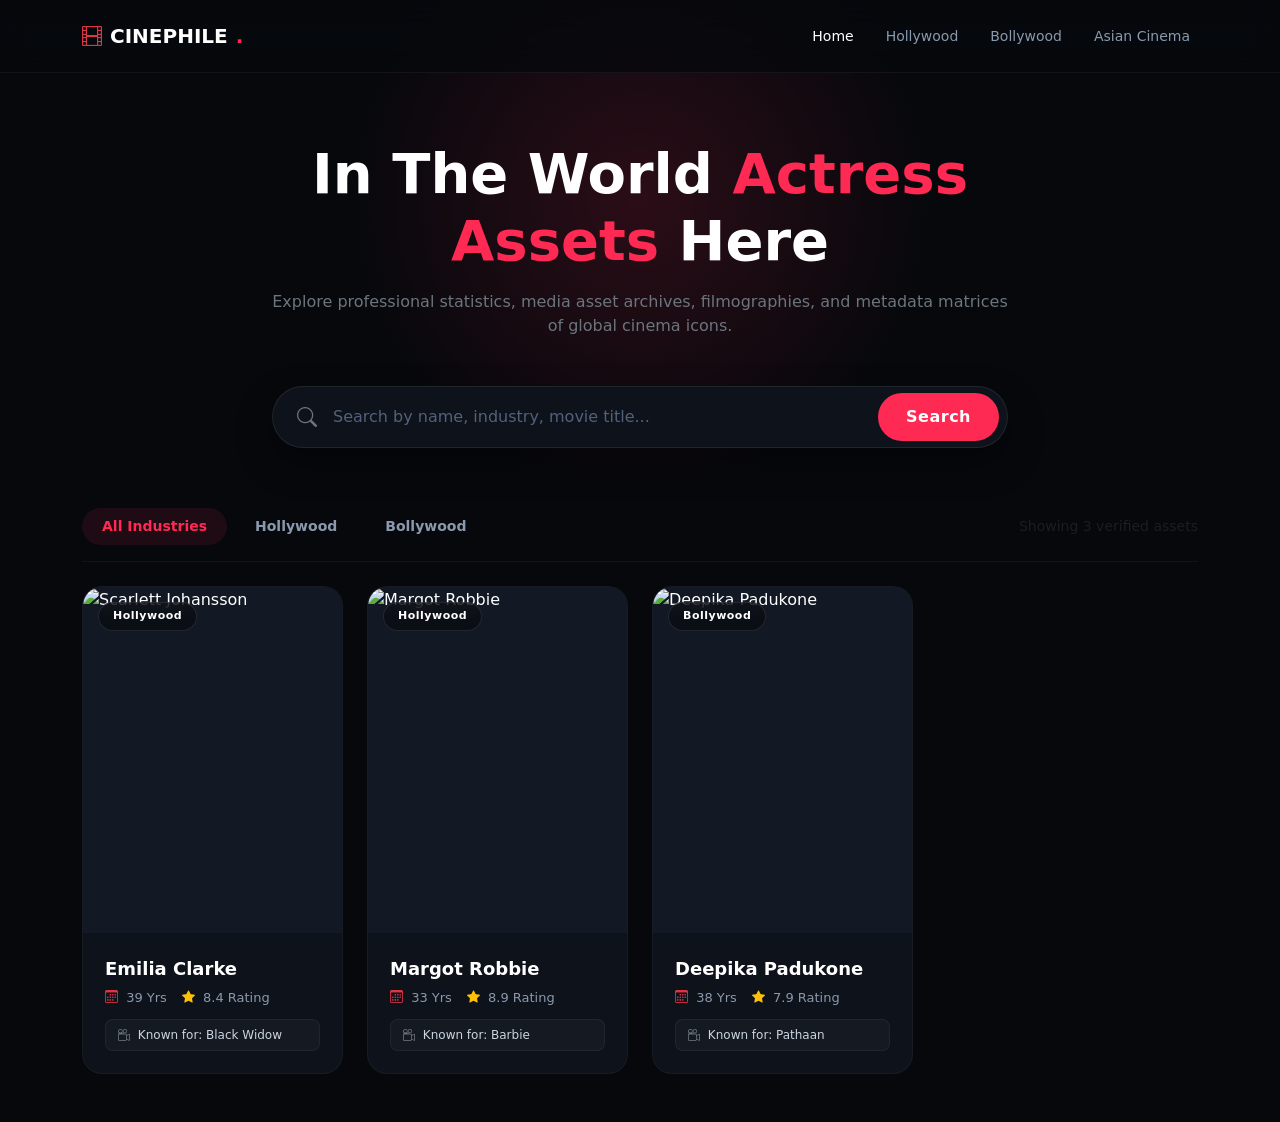
==== index.html @ e64008e1 "Create index.html" ====
<!DOCTYPE html>
<html lang="en">
<head>
    <meta charset="UTF-8">
    <meta name="viewport" content="width=device-width, initial-scale=1.0">
    <title>CineCelebrity - Global Actress Database</title>
    
    <link href="https://cdn.jsdelivr.net/npm/bootstrap@5.3.3/dist/css/bootstrap.min.css" rel="stylesheet">
    
    <link href="https://cdn.jsdelivr.net/npm/bootstrap-icons@1.11.3/font/bootstrap-icons.min.css" rel="stylesheet">

    <style>
        /* Modern Cinephile Dark Theme Palette */
        :root {
            --bg-body: #06080c;
            --bg-surface: #0e121a;
            --bg-surface-hover: #161c28;
            --primary-accent: #ff2a54; /* Hot cinematic pink/red */
            --primary-glow: rgba(255, 42, 84, 0.15);
            --text-muted: #8a99ad;
        }

        body {
            background-color: var(--bg-body);
            color: #ffffff;
            font-family: 'Plus Jakarta Sans', system-ui, -apple-system, sans-serif;
            overflow-x: hidden;
        }

        /* Glassmorphic Top Navigation */
        .navbar-cinema {
            background: rgba(6, 8, 12, 0.75) !important;
            backdrop-filter: blur(15px);
            -webkit-backdrop-filter: blur(15px);
            border-bottom: 1px solid rgba(255, 255, 255, 0.05);
        }

        .nav-link {
            font-size: 14px;
            font-weight: 500;
            color: var(--text-muted) !important;
            transition: color 0.25s ease;
        }

        .nav-link:hover, .nav-link.active {
            color: #ffffff !important;
        }

        /* Ambient Glow Background Element */
        .ambient-glow {
            position: absolute;
            width: 600px;
            height: 600px;
            background: radial-gradient(circle, var(--primary-glow) 0%, rgba(6, 8, 12, 0) 70%);
            top: -100px;
            left: 50%;
            transform: translateX(-50%);
            z-index: -1;
            pointer-events: none;
        }

        /* Cinema Grade Search Component */
        .search-wrapper {
            background: var(--bg-surface);
            border: 1px solid rgba(255, 255, 255, 0.08);
            border-radius: 50px;
            padding: 6px 8px 6px 24px;
            box-shadow: 0 15px 35px rgba(0, 0, 0, 0.4);
            transition: border-color 0.3s, box-shadow 0.3s;
        }

        .search-wrapper:focus-within {
            border-color: var(--primary-accent);
            box-shadow: 0 0 25px rgba(255, 42, 84, 0.2);
        }

        .cinema-search-input {
            background: transparent !important;
            border: none !important;
            color: #ffffff !important;
            font-size: 16px;
            padding: 10px 0;
        }

        .cinema-search-input::placeholder {
            color: #52627a;
        }

        .cinema-search-input:focus {
            box-shadow: none !important;
        }

        .cinema-search-btn {
            background: var(--primary-accent) !important;
            border: none !important;
            color: white !important;
            border-radius: 50px !important;
            padding: 12px 28px !important;
            font-weight: 600;
            letter-spacing: 0.5px;
            transition: transform 0.2s;
        }

        .cinema-search-btn:hover {
            transform: scale(1.03);
            background: #e01b43 !important;
        }

        /* Actress Profile Cards (IMDb / Media Grid Style) */
        .actress-card {
            background: var(--bg-surface);
            border: 1px solid rgba(255, 255, 255, 0.04);
            border-radius: 20px;
            overflow: hidden;
            transition: all 0.35s cubic-bezier(0.4, 0, 0.2, 1);
        }

        .actress-card:hover {
            transform: translateY(-8px);
            background: var(--bg-surface-hover);
            border-color: rgba(255, 42, 84, 0.25);
            box-shadow: 0 20px 40px rgba(0, 0, 0, 0.6);
        }

        .img-container {
            position: relative;
            overflow: hidden;
            aspect-ratio: 3 / 4;
            background-color: #131924;
        }

        .actress-img {
            width: 100%;
            height: 100%;
            object-fit: cover;
            transition: transform 0.5s ease;
        }

        .actress-card:hover .actress-img {
            transform: scale(1.06);
        }

        /* Industry Badges */
        .region-badge {
            position: absolute;
            top: 15px;
            left: 15px;
            background: rgba(6, 8, 12, 0.6);
            backdrop-filter: blur(8px);
            -webkit-backdrop-filter: blur(8px);
            border: 1px solid rgba(255, 255, 255, 0.1);
            padding: 5px 14px;
            border-radius: 30px;
            font-size: 11px;
            font-weight: 600;
            letter-spacing: 0.5px;
            color: #ffffff;
            z-index: 2;
        }

        .card-body-content {
            padding: 22px;
        }

        .actress-name {
            font-size: 18px;
            font-weight: 700;
            color: #ffffff;
            margin-bottom: 6px;
            text-decoration: none;
            display: block;
            transition: color 0.2s;
        }

        .actress-name:hover {
            color: var(--primary-accent);
        }

        .meta-text {
            font-size: 13px;
            color: var(--text-muted);
            display: flex;
            align-items: center;
            gap: 15px;
            margin-bottom: 12px;
        }

        .known-for {
            font-size: 12px;
            background: rgba(255, 255, 255, 0.03);
            border: 1px solid rgba(255, 255, 255, 0.05);
            padding: 6px 12px;
            border-radius: 8px;
            color: #cbd5e1;
            white-space: nowrap;
            overflow: hidden;
            text-overflow: ellipsis;
        }

        /* Quick Filter Navigation Tabs */
        .filter-tab {
            color: var(--text-muted);
            background: transparent;
            border: none;
            font-size: 14px;
            font-weight: 600;
            padding: 8px 20px;
            border-radius: 30px;
            transition: all 0.25s;
        }

        .filter-tab:hover {
            color: #ffffff;
        }

        .filter-tab.active {
            background: rgba(255, 42, 84, 0.1);
            color: var(--primary-accent);
        }
    </style>
</head>
<body>

    <div class="ambient-glow"></div>

    <nav class="navbar navbar-expand-lg navbar-dark navbar-cinema fixed-top py-3">
        <div class="container">
            <a class="navbar-brand fw-bold d-flex align-items-center gap-2" href="#">
                <i class="bi bi-film text-danger"></i> CINEPHILE<span style="color: var(--primary-accent);">.</span>
            </a>
            <button class="navbar-toggler border-0" type="button" data-bs-toggle="collapse" data-bs-target="#cinemaNav">
                <span class="navbar-toggler-icon"></span>
            </button>
            <div class="collapse navbar-collapse" id="cinemaNav">
                <ul class="navbar-nav ms-auto gap-3">
                    <li class="nav-item"><a class="nav-link active" href="#">Home</a></li>
                    <li class="nav-item"><a class="nav-link" href="#">Hollywood</a></li>
                    <li class="nav-item"><a class="nav-link" href="#">Bollywood</a></li>
                    <li class="nav-item"><a class="nav-link" href="#">Asian Cinema</a></li>
                </ul>
            </div>
        </div>
    </nav>

    <header class="container text-center" style="margin-top: 140px; margin-bottom: 60px;">
        <div class="row justify-content-center">
            <div class="col-lg-8">
                <h1 class="display-4 fw-bold mb-3 tracking-tight">In The World <span style="color: var(--primary-accent);">Actress Assets</span> Here</h1>
                <p class="text-secondary mb-5 fs-6">Explore professional statistics, media asset archives, filmographies, and metadata matrices of global cinema icons.</p>
                
                <div class="search-wrapper d-flex align-items-center">
                    <i class="bi bi-search text-secondary me-3 fs-5"></i>
                    <input type="text" id="cinemaSearchInput" class="form-control cinema-search-input" placeholder="Search by name, industry, movie title...">
                    <button class="btn cinema-search-btn d-none d-sm-block" id="cinemaSearchBtn">Search</button>
                </div>
            </div>
        </div>
    </header>

    <main class="container mb-5">
        
        <div class="d-flex justify-content-between align-items-center flex-wrap gap-3 mb-4 border-bottom border-secondary border-opacity-10 pb-3">
            <div class="d-flex gap-2">
                <button class="filter-tab active" onclick="filterIndustry('all', this)">All Industries</button>
                <button class="filter-tab" onclick="filterIndustry('hollywood', this)">Hollywood</button>
                <button class="filter-tab" onclick="filterIndustry('bollywood', this)">Bollywood</button>
            </div>
            <div class="text-muted small" id="counterDisplay">Showing 3 verified assets</div>
        </div>

        <div class="row row-cols-1 row-cols-sm-2 row-cols-md-3 row-cols-lg-4 g-4" id="celebrityGrid">
            
            <div class="col celeb-item" data-industry="hollywood" data-search-pool="scarlett johansson hollywood black widow avengers action">
                <div class="actress-card">
                    <div class="img-container">
                        <span class="region-badge">Hollywood</span>
                        <img src=" https://m.media-amazon.com/images/M/MV5BNjg3OTg4MDczMl5BMl5BanBnXkFtZTgwODc0NzUwNjE@._V1_FMjpg_UX1000_.jpg" class="actress-img" alt="Scarlett Johansson">
                    </div>
                    <div class="card-body-content">
                        <a href="emiliaclarke.html" class="actress-name">Emilia Clarke</a>
                        <div class="meta-text">
                            <span><i class="bi bi-calendar3 text-danger me-1"></i> 39 Yrs</span>
                            <span><i class="bi bi-star-fill text-warning me-1"></i> 8.4 Rating</span>
                        </div>
                        <div class="known-for">
                            <i class="bi bi-camera-reels text-secondary me-1"></i> Known for: Black Widow
                        </div>
                    </div>
                </div>
            </div>

            <div class="col celeb-item" data-industry="hollywood" data-search-pool="margot robbie hollywood barbie suicide squad drama">
                <div class="actress-card">
                    <div class="img-container">
                        <span class="region-badge">Hollywood</span>
                        <img src="https://images.unsplash.com/photo-1544005313-94ddf0286df2?q=80&w=600" class="actress-img" alt="Margot Robbie">
                    </div>
                    <div class="card-body-content">
                        <a href="#" class="actress-name">Margot Robbie</a>
                        <div class="meta-text">
                            <span><i class="bi bi-calendar3 text-danger me-1"></i> 33 Yrs</span>
                            <span><i class="bi bi-star-fill text-warning me-1"></i> 8.9 Rating</span>
                        </div>
                        <div class="known-for">
                            <i class="bi bi-camera-reels text-secondary me-1"></i> Known for: Barbie
                        </div>
                    </div>
                </div>
            </div>

            <div class="col celeb-item" data-industry="bollywood" data-search-pool="deepika padukone bollywood pathaan jawan asian">
                <div class="actress-card">
                    <div class="img-container">
                        <span class="region-badge">Bollywood</span>
                        <img src="https://images.unsplash.com/photo-1506794778202-cad84cf45f1d?q=80&w=600" class="actress-img" alt="Deepika Padukone">
                    </div>
                    <div class="card-body-content">
                        <a href="#" class="actress-name">Deepika Padukone</a>
                        <div class="meta-text">
                            <span><i class="bi bi-calendar3 text-danger me-1"></i> 38 Yrs</span>
                            <span><i class="bi bi-star-fill text-warning me-1"></i> 7.9 Rating</span>
                        </div>
                        <div class="known-for">
                            <i class="bi bi-camera-reels text-secondary me-1"></i> Known for: Pathaan
                        </div>
                    </div>
                </div>
            </div>

        </div>

        <div id="noResultsSection" class="text-center py-5 d-none">
            <i class="bi bi-folder-x display-1 text-secondary opacity-25 mb-3 d-block"></i>
            <h4 class="fw-bold">No Actress Assets Found</h4>
            <p class="text-muted small">Try refining your keyword terms or changing industry tags.</p>
        </div>
    </main>

    <script>
        const searchInput = document.getElementById('cinemaSearchInput');
        const searchBtn = document.getElementById('cinemaSearchBtn');
        const items = document.querySelectorAll('.celeb-item');
        const counterDisplay = document.getElementById('counterDisplay');
        const noResultsSection = document.getElementById('noResultsSection');
        
        let activeIndustry = 'all';

        function updateUIFilter() {
            const query = searchInput.value.toLowerCase().trim();
            let matchingCount = 0;

            items.forEach(item => {
                const searchPool = item.getAttribute('data-search-pool');
                const industryType = item.getAttribute('data-industry');

                const matchesSearch = searchPool.includes(query);
                const matchesIndustry = (activeIndustry === 'all' || industryType === activeIndustry);

                if (matchesSearch && matchesIndustry) {
                    item.style.setProperty('display', 'block', 'important');
                    matchingCount++;
                } else {
                    item.style.setProperty('display', 'none', 'important');
                }
            });

            counterDisplay.textContent = `Showing ${matchingCount} verified assets`;

            if (matchingCount === 0) {
                noResultsSection.classList.remove('d-none');
            } else {
                noResultsSection.classList.add('d-none');
            }
        }

        function filterIndustry(industry, element) {
            document.querySelectorAll('.filter-tab').forEach(tab => tab.classList.remove('active'));
            element.classList.add('active');
            
            activeIndustry = industry;
            updateUIFilter();
        }

        searchInput.addEventListener('input', updateUIFilter);
        searchBtn.addEventListener('click', updateUIFilter);
    </script>

    <script src="https://cdn.jsdelivr.net/npm/bootstrap@5.3.3/dist/js/bootstrap.bundle.min.js"></script>
</body>
</html>
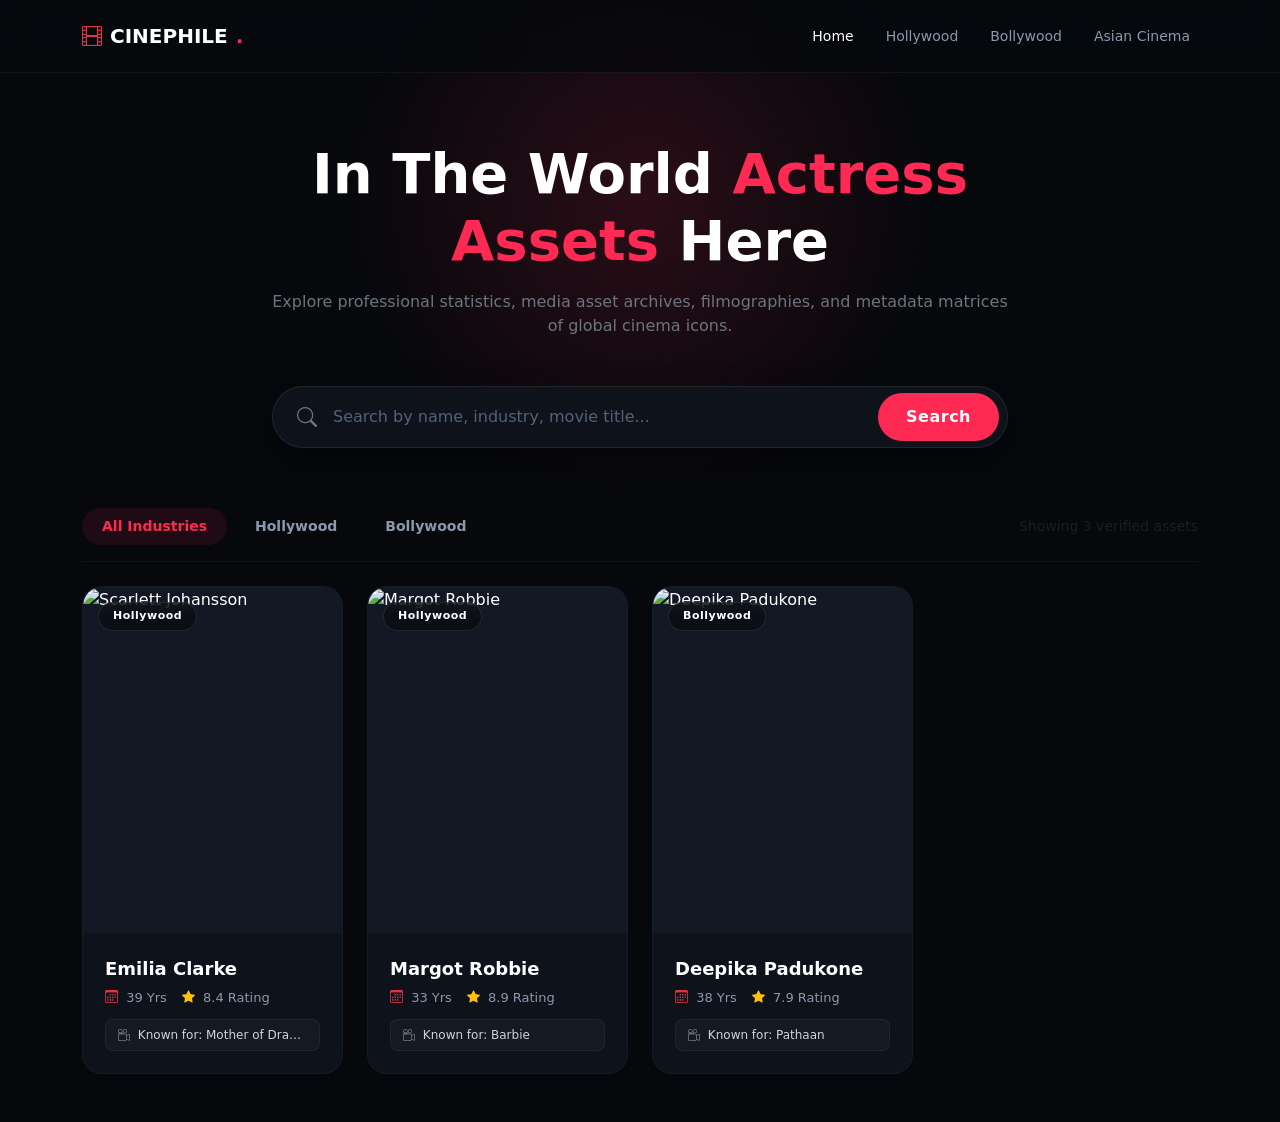
==== commit 86f55f7f: "Update index.html" ====
--- a/index.html
+++ b/index.html
@@ -277,13 +277,13 @@
                         <img src=" https://m.media-amazon.com/images/M/MV5BNjg3OTg4MDczMl5BMl5BanBnXkFtZTgwODc0NzUwNjE@._V1_FMjpg_UX1000_.jpg" class="actress-img" alt="Scarlett Johansson">
                     </div>
                     <div class="card-body-content">
-                        <a href="emiliaclarke.html" class="actress-name">Emilia Clarke</a>
+                        <a href="emiliaclarke1.html" class="actress-name">Emilia Clarke</a>
                         <div class="meta-text">
                             <span><i class="bi bi-calendar3 text-danger me-1"></i> 39 Yrs</span>
                             <span><i class="bi bi-star-fill text-warning me-1"></i> 8.4 Rating</span>
                         </div>
                         <div class="known-for">
-                            <i class="bi bi-camera-reels text-secondary me-1"></i> Known for: Black Widow
+                            <i class="bi bi-camera-reels text-secondary me-1"></i> Known for: Mother of Dragon 
                         </div>
                     </div>
                 </div>
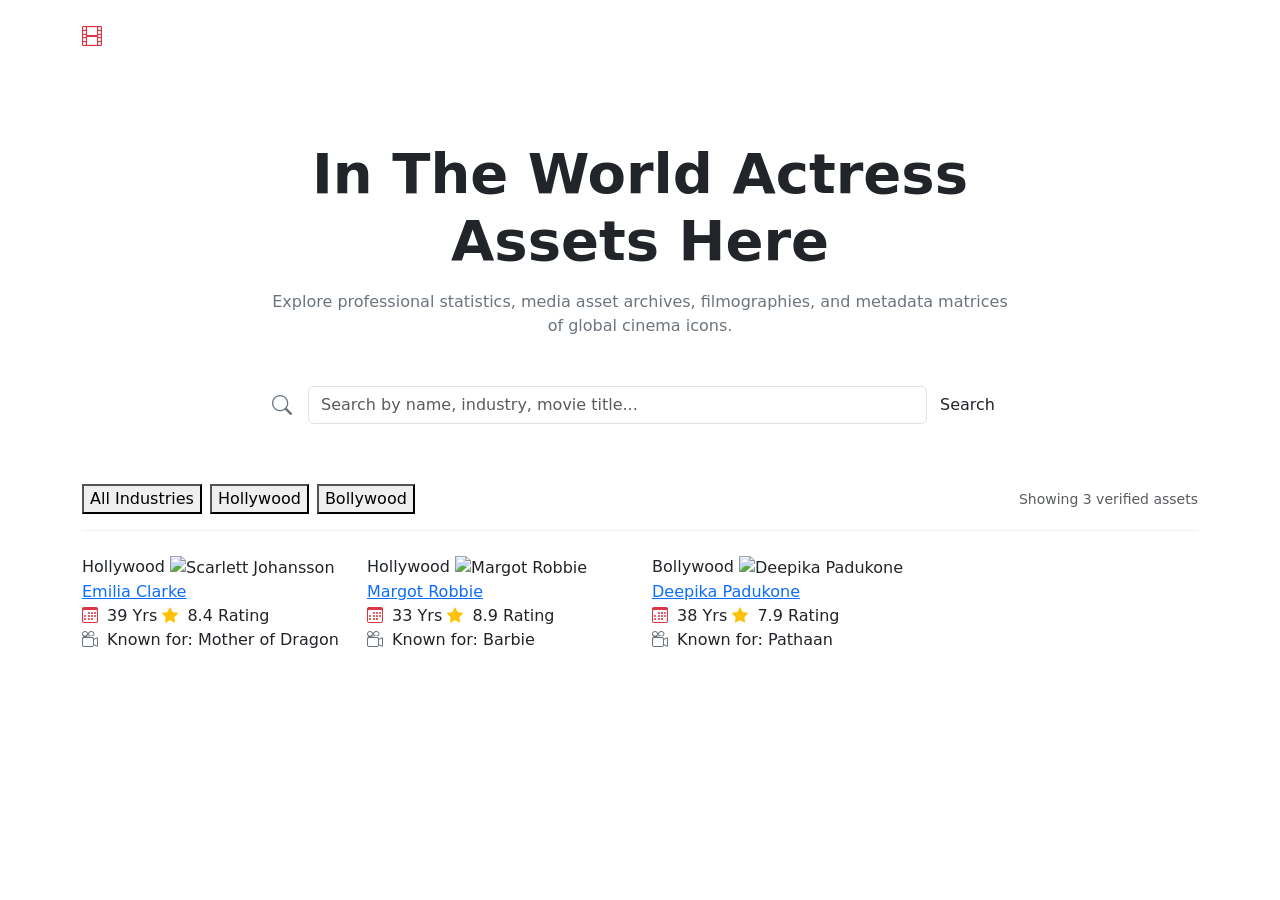
==== commit 792507a7: "Update index.html" ====
--- a/index.html
+++ b/index.html
@@ -4,12 +4,57 @@
     <meta charset="UTF-8">
     <meta name="viewport" content="width=device-width, initial-scale=1.0">
     <title>CineCelebrity - Global Actress Database</title>
-    
+    <link rel="stylesheet" href="style.css">
+
     <link href="https://cdn.jsdelivr.net/npm/bootstrap@5.3.3/dist/css/bootstrap.min.css" rel="stylesheet">
     
     <link href="https://cdn.jsdelivr.net/npm/bootstrap-icons@1.11.3/font/bootstrap-icons.min.css" rel="stylesheet">
 
     <style>
+        .dynamic-gallery {
+        display: grid;
+        grid-template-columns: repeat(auto-fill, minmax(280px, 1fr));
+        gap: 20px;
+        padding: 20px;
+        max-width: 1200px;
+        margin: 0 auto;
+    }
+
+    .image-card {
+        background-color: #15161a;
+        border-radius: 12px;
+        overflow: hidden;
+        box-shadow: 0 4px 15px rgba(0, 0, 0, 0.5);
+        border: 1px solid #222;
+        transition: transform 0.3s ease, box-shadow 0.3s ease;
+    }
+
+    .image-card:hover {
+        transform: translateY(-5px);
+        box-shadow: 0 8px 25px rgba(229, 9, 20, 0.3);
+    }
+
+    .image-card img {
+        width: 100%;
+        height: 300px; /* ෆොටෝ වල උස */
+        object-fit: cover;
+        display: block;
+    }
+
+    .image-card .details {
+        padding: 12px;
+    }
+
+    .image-card .details span {
+        background-color: rgba(229, 9, 20, 0.2);
+        color: #e50914;
+        padding: 3px 10px;
+        border-radius: 20px;
+        font-size: 0.75rem;
+        font-weight: bold;
+
+
+        
         /* Modern Cinephile Dark Theme Palette */
         :root {
             --bg-body: #06080c;
--- a/style.css
+++ b/style.css
@@ -0,0 +1,46 @@
+<!-- CSS Style කොටස (මෙය <style> Tag එක ඇතුලට දාන්න) -->
+<style>
+    .dynamic-gallery {
+        display: grid;
+        grid-template-columns: repeat(auto-fill, minmax(280px, 1fr));
+        gap: 20px;
+        padding: 20px;
+        max-width: 1200px;
+        margin: 0 auto;
+    }
+
+    .image-card {
+        background-color: #15161a;
+        border-radius: 12px;
+        overflow: hidden;
+        box-shadow: 0 4px 15px rgba(0, 0, 0, 0.5);
+        border: 1px solid #222;
+        transition: transform 0.3s ease, box-shadow 0.3s ease;
+    }
+
+    .image-card:hover {
+        transform: translateY(-5px);
+        box-shadow: 0 8px 25px rgba(229, 9, 20, 0.3);
+    }
+
+    .image-card img {
+        width: 100%;
+        height: 300px; /* ෆොටෝ වල උස */
+        object-fit: cover;
+        display: block;
+    }
+
+    .image-card .details {
+        padding: 12px;
+    }
+
+    .image-card .details span {
+        background-color: rgba(229, 9, 20, 0.2);
+        color: #e50914;
+        padding: 3px 10px;
+        border-radius: 20px;
+        font-size: 0.75rem;
+        font-weight: bold;
+    }
+</style>
+
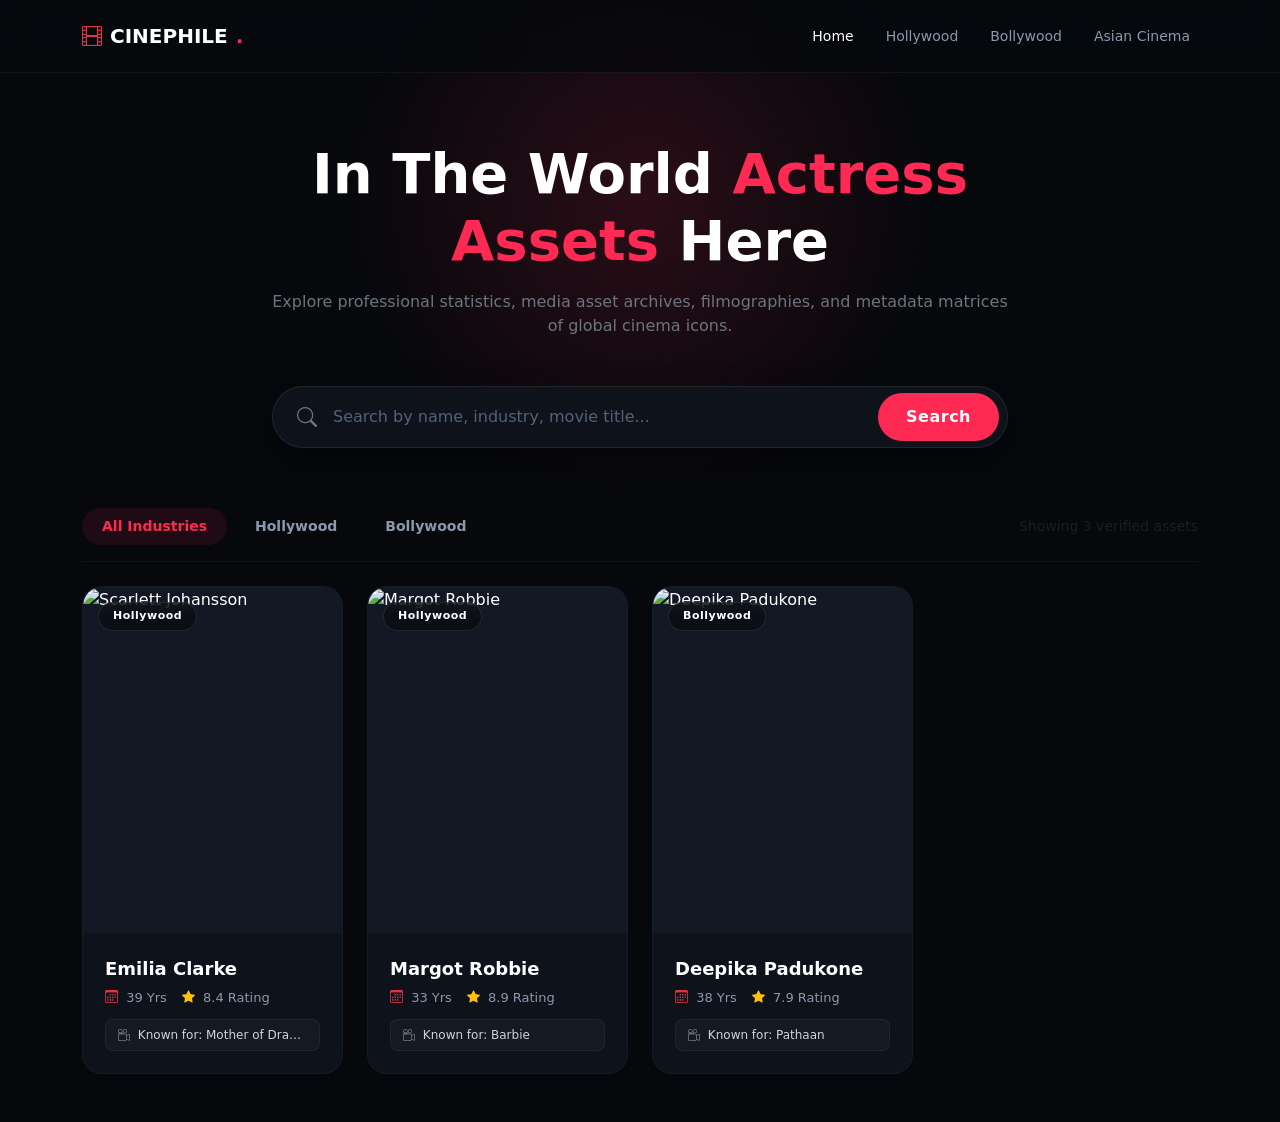
==== commit 128d520e: "Update index.html" ====
--- a/index.html
+++ b/index.html
@@ -11,48 +11,6 @@
     <link href="https://cdn.jsdelivr.net/npm/bootstrap-icons@1.11.3/font/bootstrap-icons.min.css" rel="stylesheet">
 
     <style>
-        .dynamic-gallery {
-        display: grid;
-        grid-template-columns: repeat(auto-fill, minmax(280px, 1fr));
-        gap: 20px;
-        padding: 20px;
-        max-width: 1200px;
-        margin: 0 auto;
-    }
-
-    .image-card {
-        background-color: #15161a;
-        border-radius: 12px;
-        overflow: hidden;
-        box-shadow: 0 4px 15px rgba(0, 0, 0, 0.5);
-        border: 1px solid #222;
-        transition: transform 0.3s ease, box-shadow 0.3s ease;
-    }
-
-    .image-card:hover {
-        transform: translateY(-5px);
-        box-shadow: 0 8px 25px rgba(229, 9, 20, 0.3);
-    }
-
-    .image-card img {
-        width: 100%;
-        height: 300px; /* ෆොටෝ වල උස */
-        object-fit: cover;
-        display: block;
-    }
-
-    .image-card .details {
-        padding: 12px;
-    }
-
-    .image-card .details span {
-        background-color: rgba(229, 9, 20, 0.2);
-        color: #e50914;
-        padding: 3px 10px;
-        border-radius: 20px;
-        font-size: 0.75rem;
-        font-weight: bold;
-
 
         
         /* Modern Cinephile Dark Theme Palette */
